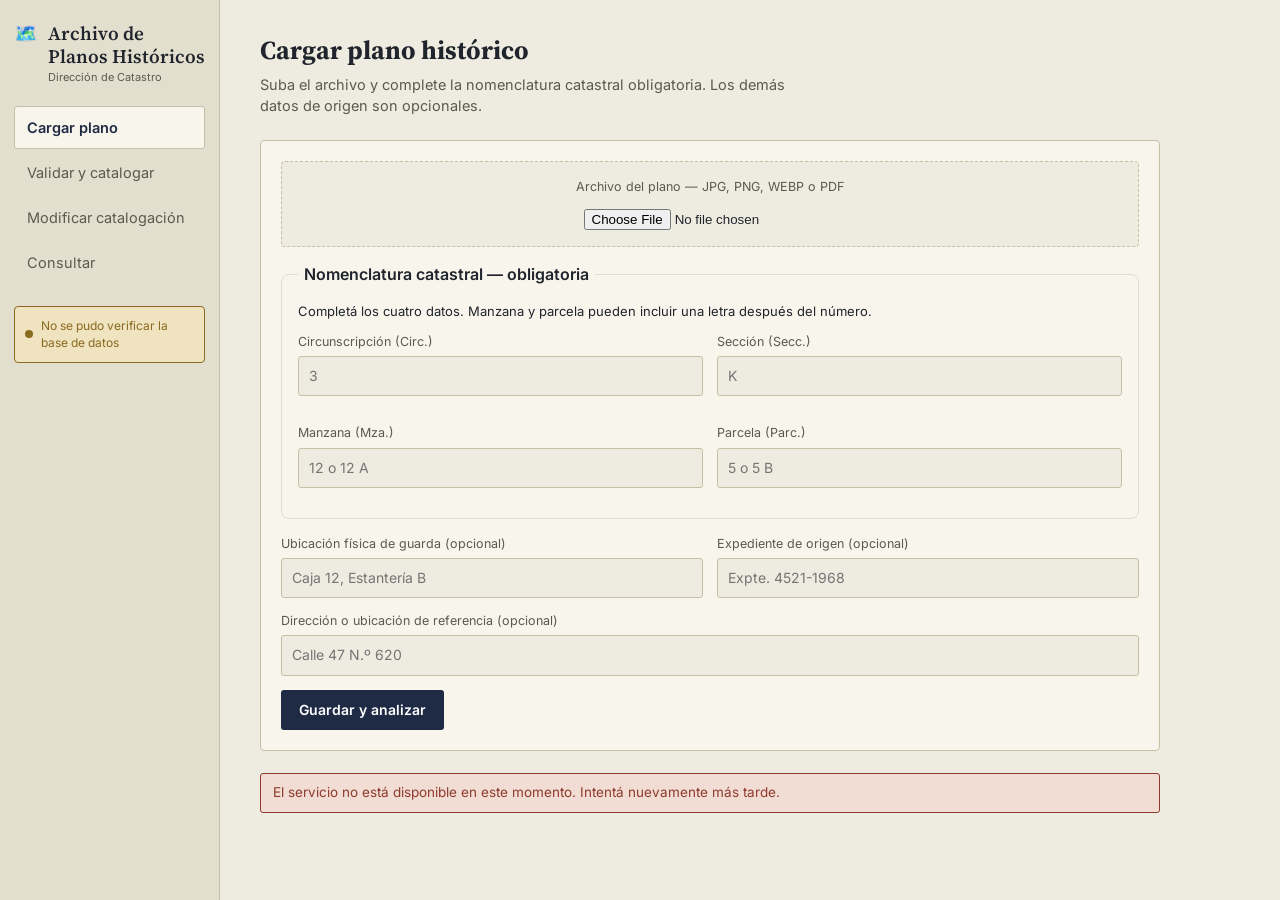
==== front/Archivo_de_Planos_Históricos.html @ 6a68b1db "restringir a solo 1 plano a la vez y guardar cada corrida de la ia en mongo desde /planos" ====
<!DOCTYPE html>
<html lang="es">
<head>
<meta charset="UTF-8">
<meta name="viewport" content="width=device-width, initial-scale=1, viewport-fit=cover">
<title>Archivo de Planos Históricos</title>
<link rel="preconnect" href="https://fonts.googleapis.com">
<link href="https://fonts.googleapis.com/css2?family=Source+Serif+4:opsz,wght@8..60,400;8..60,600;8..60,700&family=Inter:wght@400;500;600;700&display=swap" rel="stylesheet">
<link rel="stylesheet" href="styles.css">
</head>
<body>
<div class="app">
  <aside class="nav">
    <div class="brand">🗺️<span>Archivo de<br>Planos Históricos<small>Dirección de Catastro</small></span></div>
    <nav class="tabs">
      <button class="tab active" data-tab="cargar">Cargar plano</button>
      <button class="tab" data-tab="validar">Validar y catalogar</button>
      <button class="tab" data-tab="modificar">Modificar catalogación</button>
      <button class="tab" data-tab="consultar">Consultar</button>
    </nav>
    <div id="database-status" class="database-status" data-state="checking" role="status" aria-live="polite" aria-atomic="true">
      <span class="database-status-dot" aria-hidden="true"></span>
      <span id="database-status-text">Verificando base de datos…</span>
    </div>
  </aside>
  <main>

    <section id="view-cargar" class="view active">
      <h1>Cargar plano histórico</h1>
      <p class="lede">Suba el archivo y complete la nomenclatura catastral obligatoria. Los demás datos de origen son opcionales.</p>
      <div class="card">
        <form id="form-cargar">
          <div class="filebox">
            <label for="f-archivo">Archivo del plano — JPG, PNG, WEBP o PDF</label>
            <input type="file" id="f-archivo" accept=".jpg,.jpeg,.png,.webp,.pdf,image/jpeg,image/png,image/webp,application/pdf">
          </div>
          <div id="cargar-msgs" role="status" aria-live="polite"></div>
          <div id="cargar-nomenclatura"></div>
          <div class="grid2" style="margin-top:16px">
            <div class="field"><label>Ubicación física de guarda <span class="optional">(opcional)</span></label><input type="text" id="f-ubic" placeholder="Caja 12, Estantería B"></div>
            <div class="field"><label>Expediente de origen <span class="optional">(opcional)</span></label><input type="text" id="f-exp" placeholder="Expte. 4521-1968"></div>
          </div>
          <div class="field"><label>Dirección o ubicación de referencia <span class="optional">(opcional)</span></label><input type="text" id="f-dir" placeholder="Calle 47 N.º 620"></div>
          <button class="primary" id="btn-cargar" type="submit">Guardar y analizar</button>
        </form>
      </div>
      <div id="cargar-recientes" style="margin-top:22px"></div>
    </section>

    <section id="view-validar" class="view">
      <h1>Validar y catalogar</h1>
      <p class="lede">Revise la nomenclatura y los datos leídos automáticamente. Corríjalos si hace falta antes de catalogar.</p>
      <div class="split">
        <div><div id="validar-lista" class="list"></div></div>
        <div id="validar-detalle"><div class="empty">Elija un plano pendiente de la lista para revisarlo.</div></div>
      </div>
    </section>

    <section id="view-modificar" class="view">
      <h1>Modificar catalogación</h1>
      <p class="lede">Corrija los datos de un plano ya validado. Toda modificación requiere un motivo.</p>
      <div class="split">
        <div><div id="modificar-lista" class="list"></div></div>
        <div id="modificar-detalle"><div class="empty">Elija un plano catalogado para modificarlo.</div></div>
      </div>
      <div id="m-modal-comparacion" class="modal-backdrop" style="display:none;" role="dialog" aria-modal="true" aria-labelledby="m-modal-title"></div>
    </section>

    <section id="view-consultar" class="view">
      <h1>Consultar planos históricos</h1>
      <p class="lede">Busque por la nomenclatura catastral completa: Circ., Secc., Mza. y Parc.</p>
      <form id="form-consultar" class="card">
        <div id="consultar-nomenclatura"></div>
        <button class="primary" id="c-buscar" type="submit">Buscar plano</button>
      </form>
      <div class="split">
        <div><div id="consultar-lista" class="list"></div></div>
        <div id="consultar-detalle"><div class="empty">Los resultados de su búsqueda aparecerán acá.</div></div>
      </div>
    </section>

  </main>
</div>

  <!-- Módulos de lógica por caso de uso -->
  <script src="js/state.js"></script>
  <script src="js/nomenclatura.js"></script>
  <script src="js/cu-cargar.js"></script>
  <script src="js/cu-validar.js"></script>
  <script src="js/cu-modificar.js"></script>
  <script src="js/cu-consultar.js"></script>
  <!-- Orquestador principal de la aplicación -->
  <script src="js/database-status.js"></script>
  <script src="app.js"></script>
</body>
</html>
---- front/styles.css ----
/* ==========================================================================
   Archivo de Planos Históricos - Hoja de Estilos Principal
   ========================================================================== */

:root {
  --paper: #EEEBE0;
  --paper-2: #E3DFCF;
  --card: #F7F5EC;
  --ink: #20242C;
  --ink-soft: #5B5A4E;
  --border: #C7BFA3;
  --navy: #1F2A44;
  --navy-2: #2C3A5E;
  --brick: #8F3A2C;
  --brick-soft: #F1DDD4;
  --ok: #3F6B47;
  --ok-soft: #DCE7DA;
  --amber: #8A6A1F;
  --amber-soft: #EFE3C0;
  --font-serif: 'Source Serif 4', Georgia, serif;
  --font-sans: 'Inter', -apple-system, Segoe UI, sans-serif;
  padding-top: env(safe-area-inset-top, 0px);
  padding-bottom: env(safe-area-inset-bottom, 0px);
  box-sizing: border-box;
}

@media (prefers-color-scheme: dark) {
  :root:not([data-theme="light"]) {
    --paper: #1B1B18;
    --paper-2: #242320;
    --card: #232220;
    --ink: #EDEAE0;
    --ink-soft: #B3AD9B;
    --border: #4A473C;
    --navy: #8FA4D4;
    --navy-2: #A9BBE0;
    --brick: #E2897A;
    --brick-soft: #3A241E;
    --ok: #8FC79A;
    --ok-soft: #20301F;
    --amber: #E0BE72;
    --amber-soft: #33290F;
  }
}

:root[data-theme="dark"] {
  --paper: #1B1B18;
  --paper-2: #242320;
  --card: #232220;
  --ink: #EDEAE0;
  --ink-soft: #B3AD9B;
  --border: #4A473C;
  --navy: #8FA4D4;
  --navy-2: #A9BBE0;
  --brick: #E2897A;
  --brick-soft: #3A241E;
  --ok: #8FC79A;
  --ok-soft: #20301F;
  --amber: #E0BE72;
  --amber-soft: #33290F;
}

* {
  box-sizing: border-box;
}

html {
  scroll-padding-top: env(safe-area-inset-top, 0px);
}

body {
  margin: 0;
  background: var(--paper);
  color: var(--ink);
  font-family: var(--font-sans);
  line-height: 1.45;
}

/* ==========================================================================
   Layout Principal
   ========================================================================== */

.app {
  display: flex;
  min-height: 100vh;
}

.nav {
  width: 220px;
  flex: none;
  background: var(--paper-2);
  border-right: 1px solid var(--border);
  padding: 22px 14px;
  display: flex;
  flex-direction: column;
  gap: 22px;
}

.brand {
  font-family: var(--font-serif);
  font-size: 19px;
  font-weight: 600;
  display: flex;
  gap: 10px;
  align-items: flex-start;
  line-height: 1.2;
}

.brand span {
  display: block;
}

.brand small {
  display: block;
  font-family: var(--font-sans);
  font-weight: 400;
  font-size: 11px;
  color: var(--ink-soft);
  margin-top: 3px;
}

nav.tabs {
  display: flex;
  flex-direction: column;
  gap: 2px;
}

.tab {
  text-align: left;
  background: transparent;
  border: 1px solid transparent;
  border-radius: 3px;
  padding: 10px 12px;
  font: inherit;
  font-size: 14.5px;
  color: var(--ink-soft);
  cursor: pointer;
  font-family: var(--font-sans);
  transition: background 0.15s ease, color 0.15s ease;
}

.tab:hover {
  color: var(--ink);
}

.tab.active {
  background: var(--card);
  border-color: var(--border);
  color: var(--navy);
  font-weight: 600;
}

main {
  flex: 1;
  padding: 32px 40px;
  max-width: 980px;
}

.view {
  display: none;
}

.view.active {
  display: block;
}

h1 {
  font-family: var(--font-serif);
  font-size: 26px;
  margin: 0 0 4px;
}

.lede {
  color: var(--ink-soft);
  margin: 0 0 24px;
  max-width: 60ch;
  font-size: 14.5px;
}

/* ==========================================================================
   Componentes y Formularios
   ========================================================================== */

.card {
  background: var(--card);
  border: 1px solid var(--border);
  border-radius: 4px;
  padding: 20px;
}

.grid2 {
  display: grid;
  grid-template-columns: 1fr 1fr;
  gap: 14px;
}

label {
  display: block;
  font-size: 12.5px;
  color: var(--ink-soft);
  margin: 0 0 5px;
}

input[type=text],
input[type=search],
textarea {
  width: 100%;
  padding: 9px 10px;
  border: 1px solid var(--border);
  border-radius: 3px;
  background: var(--paper);
  color: var(--ink);
  font: inherit;
  font-size: 14px;
}

input:focus,
textarea:focus,
button:focus,
.row:focus-visible {
  outline: 2px solid var(--navy);
  outline-offset: 1px;
}

.field {
  margin-bottom: 14px;
}

.optional {
  color: var(--ink-soft);
  font-weight: 400;
}

.filebox {
  border: 1px dashed var(--border);
  border-radius: 4px;
  padding: 16px;
  text-align: center;
  background: var(--paper);
}

.filebox input {
  margin-top: 8px;
}

/* ==========================================================================
   Botones
   ========================================================================== */

button.primary {
  background: var(--navy);
  color: #fff;
  border: none;
  border-radius: 3px;
  padding: 10px 18px;
  font: inherit;
  font-size: 14px;
  font-weight: 600;
  cursor: pointer;
  transition: background 0.15s ease;
}

button.primary:hover {
  background: var(--navy-2);
}

button.ghost {
  background: transparent;
  border: 1px solid var(--border);
  color: var(--ink);
  border-radius: 3px;
  padding: 9px 16px;
  font: inherit;
  font-size: 14px;
  cursor: pointer;
  transition: border-color 0.15s ease;
}

button.ghost:hover {
  border-color: var(--navy);
}

/* ==========================================================================
   Alertas y Mensajes
   ========================================================================== */

.error {
  background: var(--brick-soft);
  color: var(--brick);
  border: 1px solid var(--brick);
  border-radius: 3px;
  padding: 9px 12px;
  font-size: 13.5px;
  margin: 12px 0;
}

.hint {
  background: var(--amber-soft);
  color: var(--amber);
  border: 1px solid var(--amber);
  border-radius: 3px;
  padding: 9px 12px;
  font-size: 13.5px;
  margin: 12px 0;
}

.confirm {
  background: var(--ok-soft);
  color: var(--ok);
  border: 1px solid var(--ok);
  border-radius: 3px;
  padding: 9px 12px;
  font-size: 13.5px;
  margin: 12px 0;
}

/* ==========================================================================
   Badges e Indicadores
   ========================================================================== */

.database-status {
  display: flex;
  align-items: center;
  gap: 8px;
  padding: 10px;
  border: 1px solid currentColor;
  border-radius: 4px;
  font-size: 12px;
  color: var(--amber);
  background: var(--amber-soft);
}

.database-status[data-state="connected"] {
  color: var(--ok);
  background: var(--ok-soft);
}

.database-status[data-state="disconnected"] {
  color: var(--brick);
  background: var(--brick-soft);
}

.database-status-dot {
  width: 8px;
  height: 8px;
  flex: none;
  border-radius: 50%;
  background: currentColor;
}

.badge {
  display: inline-block;
  font-size: 11.5px;
  padding: 2px 8px;
  border-radius: 20px;
  font-weight: 600;
}

.badge.pendiente {
  background: var(--amber-soft);
  color: var(--amber);
}

.badge.validado {
  background: var(--ok-soft);
  color: var(--ok);
}

.badge.sin_ubicacion {
  background: var(--brick-soft);
  color: var(--brick);
}

.badge.ia-error {
  background: var(--brick-soft);
  color: var(--brick);
}

.pulse {
  display: inline-block;
  width: 7px;
  height: 7px;
  border-radius: 50%;
  background: var(--amber);
  margin-right: 6px;
  animation: pulse 1.1s infinite;
}

@keyframes pulse {
  0%, 100% { opacity: 0.35; }
  50% { opacity: 1; }
}

/* ==========================================================================
   Vistas de Dos Columnas (Split) y Listados
   ========================================================================== */

.split {
  display: grid;
  grid-template-columns: 260px minmax(0, 1fr);
  gap: 20px;
  align-items: start;
}

.split > * {
  min-width: 0;
}

.list {
  display: flex;
  flex-direction: column;
  gap: 6px;
  max-height: 520px;
  overflow-y: auto;
}

.row {
  min-width: 0;
  flex-shrink: 0;
  overflow-wrap: anywhere;
  text-align: left;
  width: 100%;
  background: var(--card);
  border: 1px solid var(--border);
  border-radius: 3px;
  padding: 10px 12px;
  cursor: pointer;
  font: inherit;
  color: var(--ink);
  transition: border-color 0.15s ease, background 0.15s ease;
}

.row:hover {
  border-color: var(--navy);
}

.row.sel {
  border-color: var(--navy);
  background: var(--paper-2);
}

.row .t {
  font-weight: 600;
  font-size: 13.5px;
}

.row .s {
  font-size: 12px;
  color: var(--ink-soft);
  margin-top: 2px;
}

.empty {
  color: var(--ink-soft);
  font-size: 14px;
  padding: 14px;
  border: 1px dashed var(--border);
  border-radius: 4px;
}

.thumb {
  width: 100%;
  max-width: 320px;
  border: 1px solid var(--border);
  border-radius: 3px;
  display: block;
  margin-bottom: 14px;
}

.doclink {
  max-width: 100%;
  overflow-wrap: anywhere;
  display: inline-block;
  margin-bottom: 14px;
  font-size: 13.5px;
  color: var(--navy);
  border: 1px solid var(--border);
  border-radius: 3px;
  padding: 8px 12px;
  text-decoration: none;
}

.doclink:hover {
  text-decoration: underline;
}

textarea[readonly] {
  background: var(--paper-2);
  color: var(--ink-soft);
  resize: vertical;
}

.hist {
  margin-top: 18px;
  border-top: 1px solid var(--border);
  padding-top: 12px;
}

.hist h3 {
  font-size: 13px;
  color: var(--ink-soft);
  margin: 0 0 8px;
  font-weight: 600;
}

.hist li {
  font-size: 13px;
  margin-bottom: 6px;
}

.searchbar {
  display: flex;
  gap: 8px;
  margin-bottom: 18px;
}

.searchbar input {
  flex: 1;
}

.actions,
.det-actions {
  display: flex;
  gap: 10px;
  margin-top: 16px;
}

/* ==========================================================================
   Responsive Design
   ========================================================================== */

@media (max-width: 760px) {
  .app {
    flex-direction: column;
  }
  .nav {
    width: 100%;
    flex-direction: row;
    align-items: center;
    gap: 14px;
    padding: 14px 16px;
    overflow-x: auto;
  }
  nav.tabs {
    flex-direction: row;
  }
  main {
    padding: 22px 18px;
  }
  .split {
    grid-template-columns: 1fr;
  }
  .grid2 {
    grid-template-columns: 1fr;
  }
}

/* ==========================================================================
   Pantalla de inicio (selector de módulo) — agregado, no reemplaza nada
   de lo anterior.
   ========================================================================== */

.landing {
  min-height: 100vh;
  display: flex;
  align-items: center;
  justify-content: center;
  padding: 40px 20px;
}

.landing-inner {
  max-width: 860px;
  width: 100%;
  text-align: center;
}

.landing-brand {
  font-family: var(--font-serif);
  font-size: 22px;
  font-weight: 600;
  letter-spacing: 2px;
  color: var(--navy);
  margin-bottom: 6px;
}

.landing-brand-sub {
  color: var(--ink-soft);
  font-size: 13.5px;
  margin-bottom: 40px;
}

.landing h1 {
  margin-bottom: 6px;
}

.landing .lede {
  margin: 0 auto 34px;
}

.module-grid {
  display: grid;
  grid-template-columns: 1fr 1fr;
  gap: 20px;
  text-align: left;
}

.module-card {
  background: var(--card);
  border: 1px solid var(--border);
  border-radius: 6px;
  padding: 26px 24px;
  display: flex;
  flex-direction: column;
  gap: 10px;
  text-decoration: none;
  color: var(--ink);
  transition: border-color 0.15s ease, transform 0.15s ease;
}

.module-card:hover {
  border-color: var(--navy);
  transform: translateY(-2px);
}

.module-card .icon {
  font-size: 28px;
  line-height: 1;
}

.module-card h2 {
  font-size: 20px;
  margin: 0;
}

.module-card p {
  color: var(--ink-soft);
  font-size: 13.5px;
  margin: 0;
  flex: 1;
}

.module-card .enter {
  font-size: 13px;
  font-weight: 600;
  color: var(--navy);
  margin-top: 4px;
}

.module-card.pending .enter {
  color: var(--ink-soft);
}

.tag-soon {
  display: inline-block;
  font-size: 11px;
  font-weight: 600;
  padding: 2px 8px;
  border-radius: 20px;
  background: var(--amber-soft);
  color: var(--amber);
  align-self: flex-start;
}

@media (max-width: 640px) {
  .module-grid {
    grid-template-columns: 1fr;
  }
}

.nomenclatura { border: 1px solid var(--line, #ddd); border-radius: 8px; padding: 16px; margin: 16px 0; min-width: 0; }
.nomenclatura legend { font-weight: 600; padding: 0 6px; }
.nomenclatura p { font-size: 13px; margin: 0 0 12px; }
button.danger { background: #a92323; color: #fff; border: 1px solid #a92323; }
button.danger:disabled { opacity: .55; cursor: wait; }

/* Modal de comparación Antes y Después */
.modal-backdrop {
  position: fixed;
  inset: 0;
  background: rgba(0, 0, 0, 0.55);
  display: flex;
  align-items: center;
  justify-content: center;
  z-index: 1000;
  padding: 16px;
  backdrop-filter: blur(2px);
}
.modal-card {
  background: var(--card);
  border: 1px solid var(--border);
  border-radius: 8px;
  width: 100%;
  max-width: 820px;
  max-height: 90vh;
  display: flex;
  flex-direction: column;
  box-shadow: 0 10px 30px rgba(0, 0, 0, 0.3);
}
.modal-header {
  display: flex;
  justify-content: space-between;
  align-items: center;
  padding: 16px 20px;
  border-bottom: 1px solid var(--border);
}
.modal-header h2 {
  margin: 0;
  font-size: 18px;
  font-family: var(--font-serif);
}
.modal-close {
  background: transparent;
  border: none;
  font-size: 20px;
  cursor: pointer;
  color: var(--ink-soft);
  padding: 4px 8px;
  border-radius: 4px;
}
.modal-close:hover {
  background: var(--paper-2);
  color: var(--ink);
}
.modal-body {
  padding: 20px;
  overflow-y: auto;
  font-size: 14px;
}
.modal-footer {
  display: flex;
  justify-content: flex-end;
  gap: 12px;
  padding: 16px 20px;
  border-top: 1px solid var(--border);
  background: var(--paper-2);
}
.diff-table {
  width: 100%;
  border-collapse: collapse;
  margin-top: 12px;
}
.diff-table th, .diff-table td {
  padding: 10px 12px;
  border: 1px solid var(--border);
  text-align: left;
  vertical-align: top;
}
.diff-table th {
  background: var(--paper-2);
  font-weight: 600;
  font-size: 13px;
}
.diff-table tr.diff-changed {
  background: rgba(63, 107, 71, 0.08);
}
.diff-tag-changed {
  display: inline-block;
  font-size: 11px;
  font-weight: 600;
  padding: 2px 6px;
  border-radius: 4px;
  background: var(--ok-soft);
  color: var(--ok);
}
.diff-tag-same {
  display: inline-block;
  font-size: 11px;
  color: var(--ink-soft);
}
.badge.limite {
  background: var(--ink-soft);
  color: #fff;
}
.banner-propuesta {
  background: var(--amber-soft);
  border: 1px solid var(--amber);
  border-radius: 6px;
  padding: 12px 16px;
  margin-bottom: 16px;
  display: flex;
  justify-content: space-between;
  align-items: center;
  gap: 12px;
  flex-wrap: wrap;
}
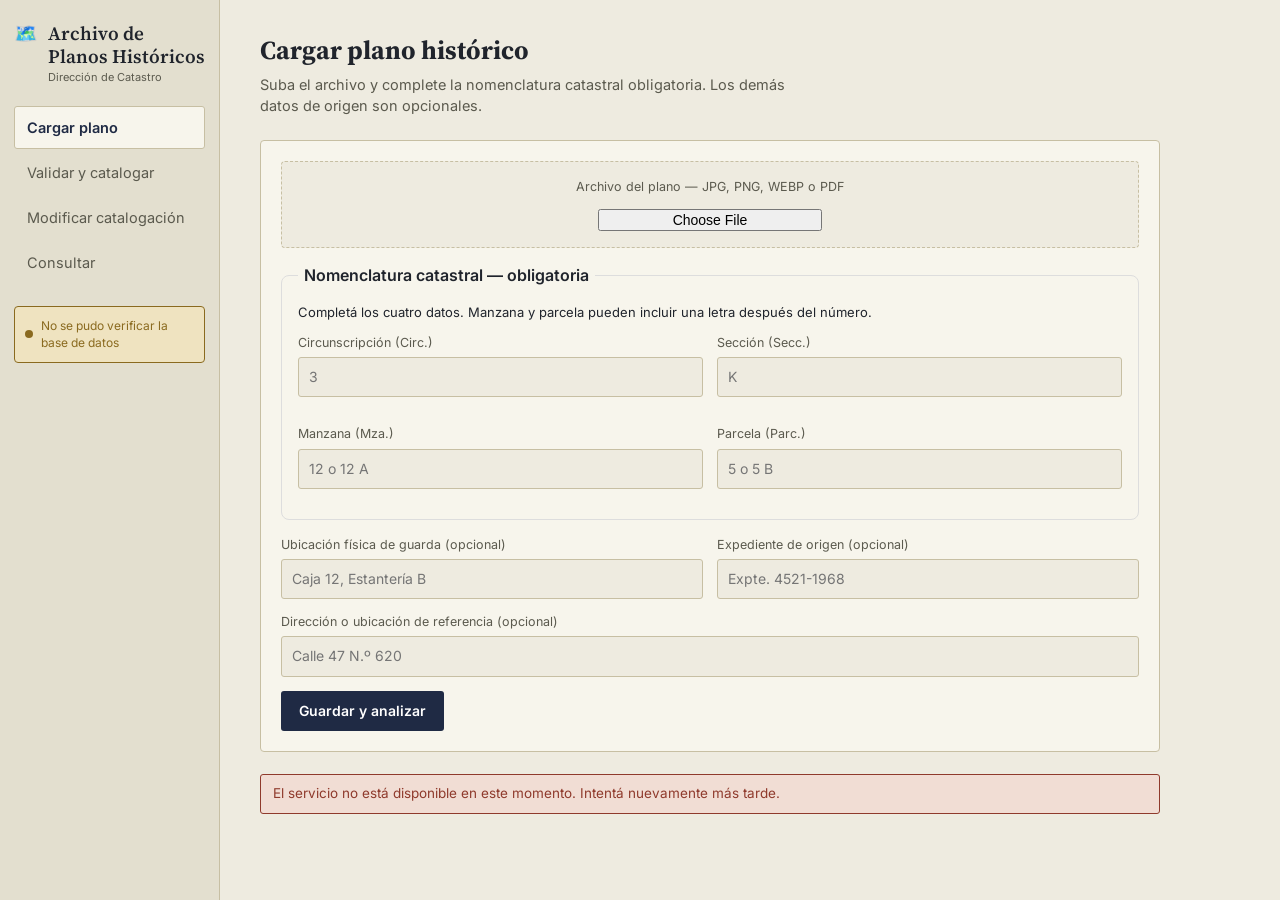
==== commit f495b86b: "Mejorar formularios, validaciones e historial de planos y agregar diagrama de clases" ====
--- a/front/Archivo_de_Planos_Históricos.html
+++ b/front/Archivo_de_Planos_Históricos.html
@@ -32,7 +32,7 @@
         <form id="form-cargar">
           <div class="filebox">
             <label for="f-archivo">Archivo del plano — JPG, PNG, WEBP o PDF</label>
-            <input type="file" id="f-archivo" accept=".jpg,.jpeg,.png,.webp,.pdf,image/jpeg,image/png,image/webp,application/pdf">
+            <input type="file" id="f-archivo" class="file-empty" accept=".jpg,.jpeg,.png,.webp,.pdf,image/jpeg,image/png,image/webp,application/pdf">
           </div>
           <div id="cargar-msgs" role="status" aria-live="polite"></div>
           <div id="cargar-nomenclatura"></div>
@@ -49,7 +49,7 @@
 
     <section id="view-validar" class="view">
       <h1>Validar y catalogar</h1>
-      <p class="lede">Revise la nomenclatura y los datos leídos automáticamente. Corríjalos si hace falta antes de catalogar.</p>
+      <p class="lede">Revise la nomenclatura y los datos del plano. Complete o corrija la información antes de catalogar.</p>
       <div class="split">
         <div><div id="validar-lista" class="list"></div></div>
         <div id="validar-detalle"><div class="empty">Elija un plano pendiente de la lista para revisarlo.</div></div>
@@ -58,7 +58,7 @@
 
     <section id="view-modificar" class="view">
       <h1>Modificar catalogación</h1>
-      <p class="lede">Corrija los datos de un plano ya validado. Toda modificación requiere un motivo.</p>
+      <p class="lede">Modifique los datos de un plano previamente validado.</p>
       <div class="split">
         <div><div id="modificar-lista" class="list"></div></div>
         <div id="modificar-detalle"><div class="empty">Elija un plano catalogado para modificarlo.</div></div>
--- a/front/styles.css
+++ b/front/styles.css
@@ -222,6 +222,27 @@
   outline-offset: 1px;
 }
 
+#v-texto_extraido,
+#m-texto_extraido,
+#m-motivo {
+  resize: none;
+  field-sizing: content;
+  line-height: 1.5;
+  overflow-y: auto;
+  overflow-wrap: anywhere;
+}
+
+#v-texto_extraido,
+#m-texto_extraido {
+  min-height: calc(1.5em + 20px);
+  max-height: calc(18em + 20px);
+}
+
+#m-motivo {
+  min-height: calc(4.5em + 20px);
+  max-height: calc(9em + 20px);
+}
+
 .field {
   margin-bottom: 14px;
 }
@@ -241,6 +262,23 @@
 
 .filebox input {
   margin-top: 8px;
+}
+
+.filebox input.file-empty {
+  color: transparent;
+  width: 224px;
+  font-size: 0;
+}
+
+.filebox input::file-selector-button {
+  color: #000;
+}
+
+.filebox input.file-empty::file-selector-button {
+  box-sizing: border-box;
+  width: 100%;
+  margin: 0;
+  font: 14px Arial, sans-serif;
 }
 
 /* ==========================================================================
@@ -285,6 +323,10 @@
    ========================================================================== */
 
 .error {
+  min-width: 0;
+  max-width: 100%;
+  white-space: normal;
+  overflow-wrap: anywhere;
   background: var(--brick-soft);
   color: var(--brick);
   border: 1px solid var(--brick);
@@ -734,6 +776,89 @@
   border-top: 1px solid var(--border);
   background: var(--paper-2);
 }
+.hist-scroll {
+  max-width: 100%;
+  margin-bottom: 16px;
+}
+
+.hist-table {
+  width: 100%;
+  table-layout: fixed;
+  border-collapse: collapse;
+  font-size: 13px;
+}
+
+.hist-table th,
+.hist-table td {
+  border: 1px solid var(--border);
+  padding: 8px;
+  text-align: left;
+  vertical-align: top;
+  overflow-wrap: anywhere;
+}
+
+.hist-table th {
+  background: var(--paper-2);
+  overflow-wrap: normal;
+  white-space: normal;
+}
+
+.hist-table th:nth-child(1) { width: 18%; }
+.hist-table th:nth-child(2) { width: 16%; }
+.hist-table th:nth-child(3) { width: 17%; }
+.hist-table th:nth-child(4) { width: 29%; }
+.hist-table th:nth-child(5) { width: 20%; }
+
+.hist-table td:nth-child(-n+2) {
+  white-space: normal;
+}
+
+.hist-table td:nth-child(n+3) {
+  white-space: normal;
+  overflow-wrap: anywhere;
+}
+
+.hist-table td.hist-detail {
+  white-space: normal;
+  background: var(--paper-2);
+}
+
+.hist-detail p {
+  margin: 6px 0 12px;
+}
+
+.hist-change {
+  padding: 10px 0;
+}
+
+.hist-change + .hist-change {
+  border-top: 1px solid var(--border);
+}
+
+.hist-values {
+  display: grid;
+  grid-template-columns: repeat(2, minmax(0, 1fr));
+  gap: 12px;
+  margin-top: 6px;
+}
+
+.hist-values > div {
+  min-width: 0;
+  overflow-wrap: anywhere;
+}
+
+.hist-values span {
+  color: var(--ink-soft);
+  font-size: 12px;
+}
+
+button.hist-toggle {
+  max-width: 100%;
+  padding: 5px 7px;
+  font-size: 12px;
+  white-space: normal;
+}
+
 .diff-table {
   width: 100%;
   border-collapse: collapse;
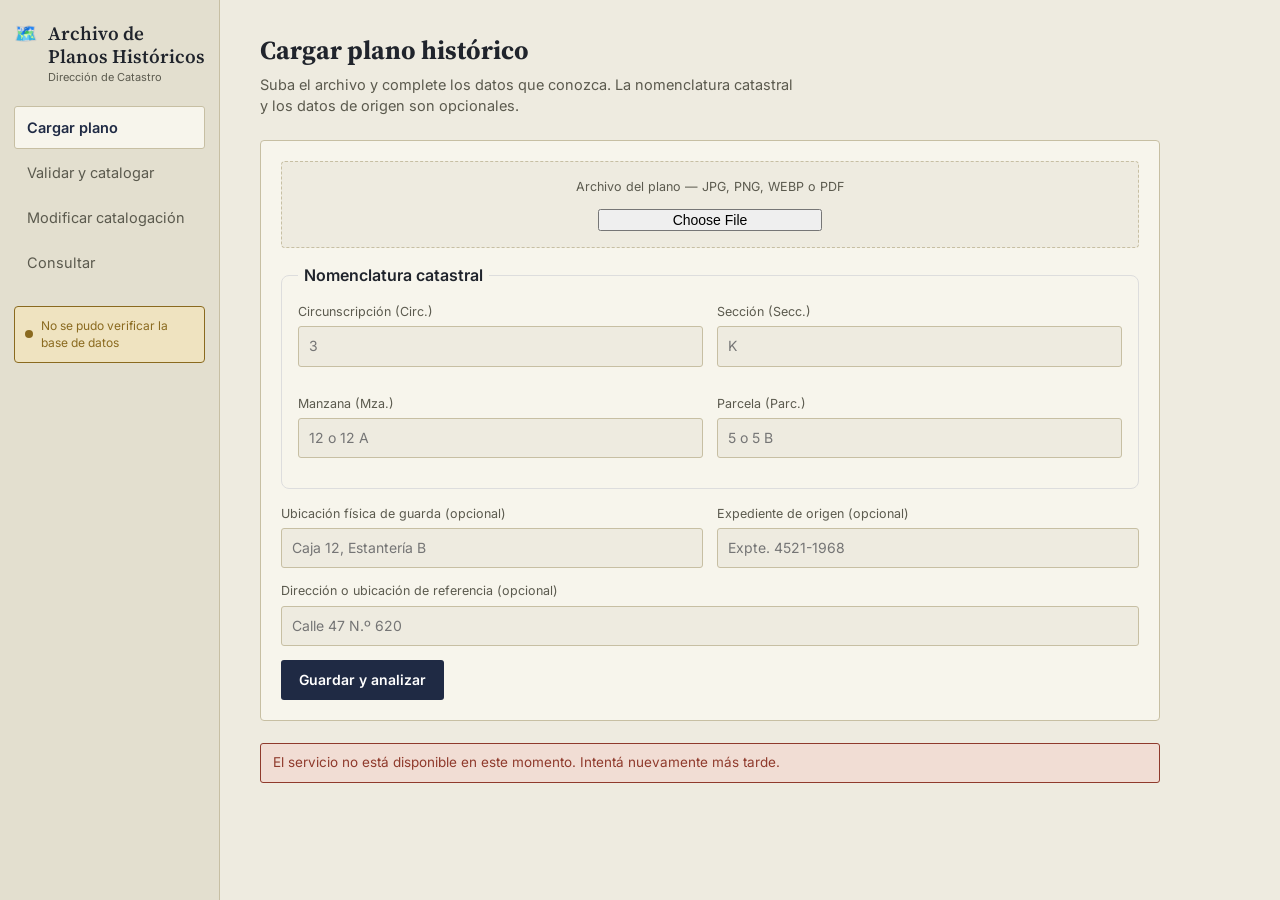
==== commit c9a02613: "modificacion datos nomenclatura" ====
--- a/front/Archivo_de_Planos_Históricos.html
+++ b/front/Archivo_de_Planos_Históricos.html
@@ -27,7 +27,7 @@
 
     <section id="view-cargar" class="view active">
       <h1>Cargar plano histórico</h1>
-      <p class="lede">Suba el archivo y complete la nomenclatura catastral obligatoria. Los demás datos de origen son opcionales.</p>
+      <p class="lede">Suba el archivo y complete los datos que conozca. La nomenclatura catastral y los datos de origen son opcionales.</p>
       <div class="card">
         <form id="form-cargar">
           <div class="filebox">
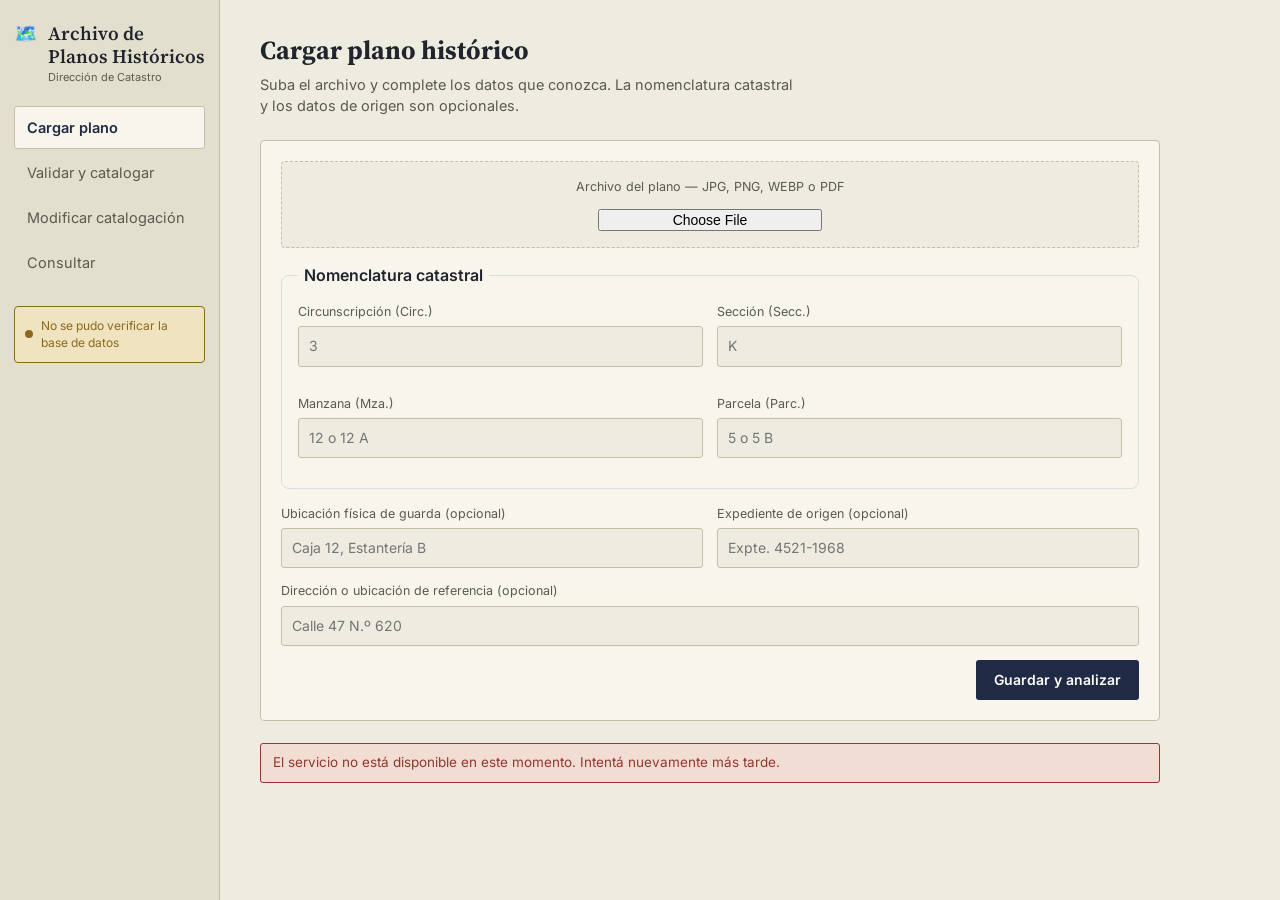
==== commit f72d4763: "arreglos varios (leer descripcion) tipos de datos ahora son coherentes, caja de texto motivo del cam" ====
--- a/front/Archivo_de_Planos_Históricos.html
+++ b/front/Archivo_de_Planos_Históricos.html
@@ -37,10 +37,10 @@
           <div id="cargar-msgs" role="status" aria-live="polite"></div>
           <div id="cargar-nomenclatura"></div>
           <div class="grid2" style="margin-top:16px">
-            <div class="field"><label>Ubicación física de guarda <span class="optional">(opcional)</span></label><input type="text" id="f-ubic" placeholder="Caja 12, Estantería B"></div>
-            <div class="field"><label>Expediente de origen <span class="optional">(opcional)</span></label><input type="text" id="f-exp" placeholder="Expte. 4521-1968"></div>
+            <div class="field"><label>Ubicación física de guarda <span class="optional">(opcional)</span></label><input type="text" id="f-ubic" maxlength="120" placeholder="Caja 12, Estantería B"></div>
+            <div class="field"><label>Expediente de origen <span class="optional">(opcional)</span></label><input type="text" id="f-exp" maxlength="64" placeholder="Expte. 4521-1968"></div>
           </div>
-          <div class="field"><label>Dirección o ubicación de referencia <span class="optional">(opcional)</span></label><input type="text" id="f-dir" placeholder="Calle 47 N.º 620"></div>
+          <div class="field"><label>Dirección o ubicación de referencia <span class="optional">(opcional)</span></label><input type="text" id="f-dir" maxlength="250" placeholder="Calle 47 N.º 620"></div>
           <button class="primary" id="btn-cargar" type="submit">Guardar y analizar</button>
         </form>
       </div>
@@ -68,14 +68,20 @@
 
     <section id="view-consultar" class="view">
       <h1>Consultar planos históricos</h1>
-      <p class="lede">Busque por la nomenclatura catastral completa: Circ., Secc., Mza. y Parc.</p>
+      <p class="lede">Busque por calle, número, expediente, año o nomenclatura catastral. Los resultados se actualizan mientras escribe.</p>
       <form id="form-consultar" class="card">
+        <div class="grid2">
+          <div class="field"><label for="c-calle">Calle</label><input type="search" id="c-calle" maxlength="150" placeholder="Ej.: San Martín o Calle 47"></div>
+          <div class="field"><label for="c-numero">Número</label><input type="search" id="c-numero" maxlength="15" placeholder="Ej.: 620" oninput="this.value = this.value.replace(/[^0-9a-zA-Z\s]/g, '');"></div>
+          <div class="field"><label for="c-expediente">Expediente</label><input type="search" id="c-expediente" maxlength="64" placeholder="Ej.: EXP-1936"></div>
+          <div class="field"><label for="c-anio">Año</label><input type="search" inputmode="numeric" id="c-anio" maxlength="4" placeholder="Ej.: 1936" onkeydown="if([\'-\',\'+\',\'e\',\'E\',\'.\',\'/\'].includes(event.key)) event.preventDefault();" oninput="this.value = this.value.replace(/[^0-9]/g, '').slice(0, 4);"></div>
+        </div>
         <div id="consultar-nomenclatura"></div>
-        <button class="primary" id="c-buscar" type="submit">Buscar plano</button>
+
       </form>
       <div class="split">
-        <div><div id="consultar-lista" class="list"></div></div>
-        <div id="consultar-detalle"><div class="empty">Los resultados de su búsqueda aparecerán acá.</div></div>
+        <div><div id="consultar-lista" class="list"></div><nav id="consultar-paginacion" class="pagination" aria-label="Páginas de planos"></nav></div>
+        <div id="consultar-detalle"><div class="empty">Seleccione un plano de la lista para ver sus datos.</div></div>
       </div>
     </section>
 
--- a/front/styles.css
+++ b/front/styles.css
@@ -223,24 +223,24 @@
 }
 
 #v-texto_extraido,
-#m-texto_extraido,
-#m-motivo {
+#m-texto_extraido {
   resize: none;
   field-sizing: content;
   line-height: 1.5;
   overflow-y: auto;
   overflow-wrap: anywhere;
-}
-
-#v-texto_extraido,
-#m-texto_extraido {
   min-height: calc(1.5em + 20px);
   max-height: calc(18em + 20px);
 }
 
 #m-motivo {
-  min-height: calc(4.5em + 20px);
-  max-height: calc(9em + 20px);
+  resize: none !important;
+  line-height: 1.5;
+  height: 84px;
+  min-height: 84px;
+  max-height: 84px;
+  overflow-y: auto;
+  overflow-wrap: anywhere;
 }
 
 .field {
@@ -456,6 +456,23 @@
   overflow-y: auto;
 }
 
+.pagination {
+  margin-top: 12px;
+  color: var(--ink-soft);
+  font-size: 12px;
+}
+
+.pagination-actions {
+  display: flex;
+  gap: 8px;
+  flex-wrap: wrap;
+}
+
+.pagination-actions button:disabled {
+  opacity: .5;
+  cursor: default;
+}
+
 .row {
   min-width: 0;
   flex-shrink: 0;
@@ -532,6 +549,14 @@
   resize: vertical;
 }
 
+.motivo-contador {
+  display: block;
+  text-align: right;
+  color: var(--ink-soft);
+  font-size: 12px;
+  margin-top: 4px;
+}
+
 .hist {
   margin-top: 18px;
   border-top: 1px solid var(--border);
@@ -563,8 +588,22 @@
 .actions,
 .det-actions {
   display: flex;
+  justify-content: flex-end;
   gap: 10px;
   margin-top: 16px;
+}
+
+.det-actions-plano {
+  justify-content: flex-start;
+  align-items: center;
+  flex-wrap: wrap;
+  gap: 10px;
+  margin-bottom: 16px;
+}
+
+#btn-cargar {
+  display: block;
+  margin-left: auto;
 }
 
 /* ==========================================================================
@@ -716,6 +755,17 @@
 button.danger:disabled { opacity: .55; cursor: wait; }
 
 /* Modal de comparación Antes y Después */
+.diff-select {
+  text-align: center;
+}
+
+.diff-select input[type="checkbox"] {
+  width: 18px;
+  height: 18px;
+  margin: 0;
+  cursor: pointer;
+}
+
 .modal-backdrop {
   position: fixed;
   inset: 0;
@@ -892,20 +942,53 @@
   font-size: 11px;
   color: var(--ink-soft);
 }
+.btn-limite,
 .badge.limite {
-  background: var(--ink-soft);
-  color: #fff;
+  display: inline-flex;
+  align-items: center;
+  justify-content: center;
+  gap: 8px;
+  height: 38px;
+  padding: 0 16px;
+  border-radius: 9999px;
+  font-family: var(--font-sans);
+  font-size: 13px;
+  font-weight: 600;
+  color: var(--ink-soft);
+  background: var(--paper-2);
+  border: 1px solid var(--border);
+  cursor: not-allowed;
+  opacity: 0.9;
+  user-select: none;
+  white-space: nowrap;
+}
+
+.btn-limite .limite-dot,
+.badge.limite .limite-dot {
+  width: 7px;
+  height: 7px;
+  border-radius: 50%;
+  background: var(--brick);
+  opacity: 0.85;
+  flex-shrink: 0;
 }
 .banner-propuesta {
   background: var(--amber-soft);
   border: 1px solid var(--amber);
   border-radius: 6px;
-  padding: 12px 16px;
-  margin-bottom: 16px;
+  padding: 8px 10px;
+  margin-bottom: 12px;
+  font-size: 12px;
+  line-height: 1.4;
   display: flex;
   justify-content: space-between;
   align-items: center;
-  gap: 12px;
+  gap: 8px;
   flex-wrap: wrap;
 }
 
+.banner-propuesta button {
+  font-size: 12px;
+  padding: 6px 10px;
+}
+
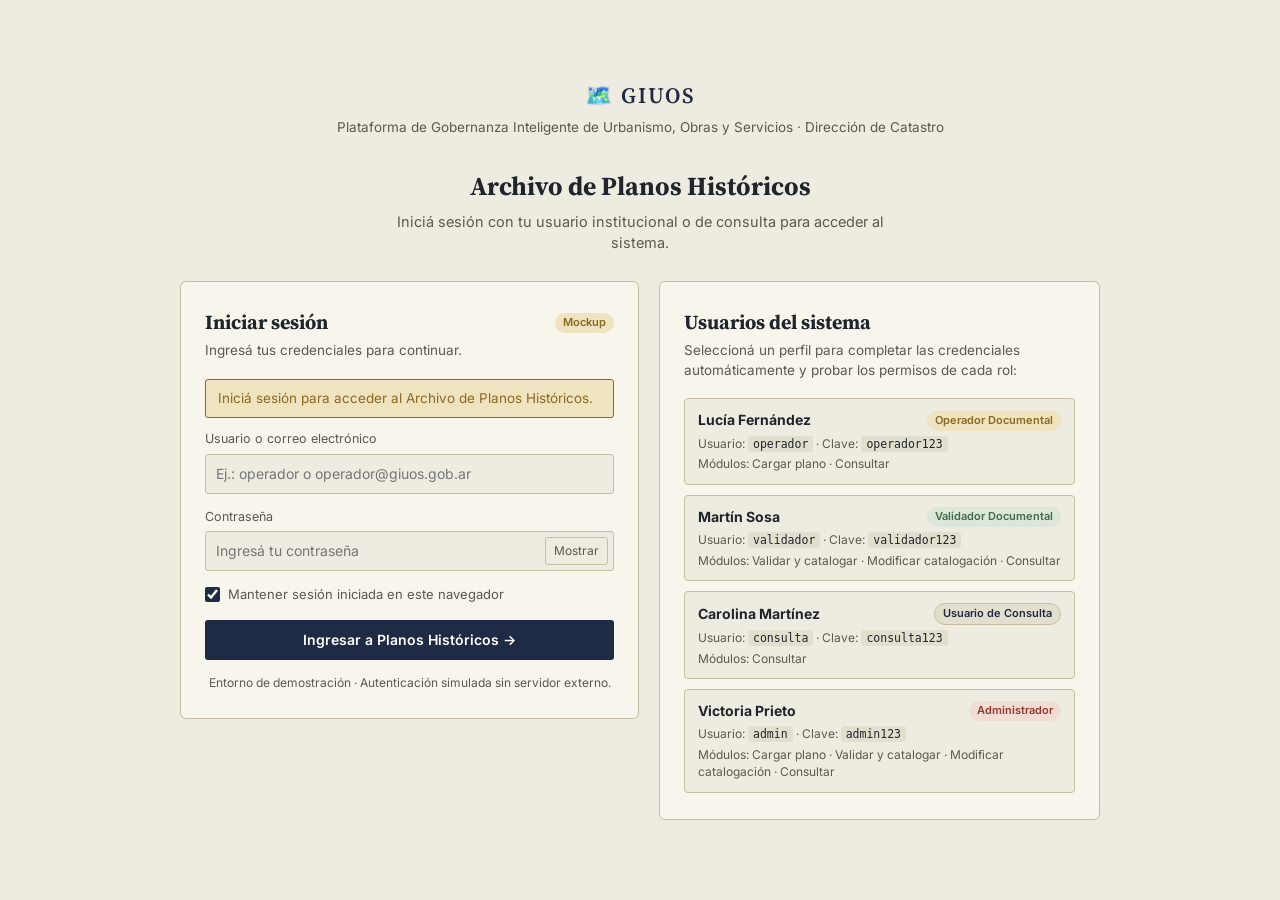
==== commit cd116d7c: "feat(auth): implement user authentication and role management with session handling - Added auth.js " ====
--- a/front/Archivo_de_Planos_Históricos.html
+++ b/front/Archivo_de_Planos_Históricos.html
@@ -8,7 +8,7 @@
 <link href="https://fonts.googleapis.com/css2?family=Source+Serif+4:opsz,wght@8..60,400;8..60,600;8..60,700&family=Inter:wght@400;500;600;700&display=swap" rel="stylesheet">
 <link rel="stylesheet" href="styles.css">
 </head>
-<body>
+<body class="auth-pending">
 <div class="app">
   <aside class="nav">
     <div class="brand">🗺️<span>Archivo de<br>Planos Históricos<small>Dirección de Catastro</small></span></div>
@@ -18,9 +18,12 @@
       <button class="tab" data-tab="modificar">Modificar catalogación</button>
       <button class="tab" data-tab="consultar">Consultar</button>
     </nav>
-    <div id="database-status" class="database-status" data-state="checking" role="status" aria-live="polite" aria-atomic="true">
-      <span class="database-status-dot" aria-hidden="true"></span>
-      <span id="database-status-text">Verificando base de datos…</span>
+    <div class="nav-footer">
+      <div id="user-session" class="user-session" aria-live="polite"></div>
+      <div id="database-status" class="database-status" data-state="checking" role="status" aria-live="polite" aria-atomic="true">
+        <span class="database-status-dot" aria-hidden="true"></span>
+        <span id="database-status-text">Verificando base de datos…</span>
+      </div>
     </div>
   </aside>
   <main>
@@ -89,6 +92,7 @@
 </div>
 
   <!-- Módulos de lógica por caso de uso -->
+  <script src="js/auth.js"></script>
   <script src="js/state.js"></script>
   <script src="js/nomenclatura.js"></script>
   <script src="js/cu-cargar.js"></script>
--- a/front/styles.css
+++ b/front/styles.css
@@ -76,6 +76,14 @@
   line-height: 1.45;
 }
 
+[hidden] {
+  display: none !important;
+}
+
+.auth-pending .app {
+  display: none;
+}
+
 /* ==========================================================================
    Layout Principal
    ========================================================================== */
@@ -202,6 +210,8 @@
 }
 
 input[type=text],
+input[type=password],
+input[type=email],
 input[type=search],
 textarea {
   width: 100%;
@@ -617,13 +627,14 @@
   .nav {
     width: 100%;
     flex-direction: row;
+    flex-wrap: wrap;
     align-items: center;
-    gap: 14px;
+    gap: 12px;
     padding: 14px 16px;
-    overflow-x: auto;
   }
   nav.tabs {
     flex-direction: row;
+    flex-wrap: wrap;
   }
   main {
     padding: 22px 18px;
@@ -637,8 +648,99 @@
 }
 
 /* ==========================================================================
-   Pantalla de inicio (selector de módulo) — agregado, no reemplaza nada
-   de lo anterior.
+   Barra lateral: sesión de usuario y pie de navegación
+   ========================================================================== */
+
+.nav-footer {
+  margin-top: auto;
+  display: flex;
+  flex-direction: column;
+  gap: 10px;
+}
+
+.user-session {
+  background: var(--card);
+  border: 1px solid var(--border);
+  border-radius: 4px;
+  padding: 11px 12px;
+  display: flex;
+  flex-direction: column;
+  gap: 9px;
+}
+
+.user-session-info {
+  display: flex;
+  align-items: center;
+  gap: 10px;
+  min-width: 0;
+}
+
+.user-avatar {
+  width: 32px;
+  height: 32px;
+  border-radius: 50%;
+  background: var(--navy);
+  color: var(--paper);
+  font-size: 12px;
+  font-weight: 700;
+  display: inline-flex;
+  align-items: center;
+  justify-content: center;
+  flex: none;
+  letter-spacing: 0.5px;
+}
+
+.user-meta {
+  min-width: 0;
+}
+
+.user-name {
+  font-size: 13px;
+  font-weight: 600;
+  color: var(--ink);
+  line-height: 1.25;
+  margin-bottom: 3px;
+  overflow-wrap: anywhere;
+}
+
+.user-logout {
+  width: 100%;
+  padding: 6px 10px;
+  font-size: 12.5px;
+}
+
+.role-badge {
+  display: inline-block;
+  font-size: 11px;
+  font-weight: 600;
+  padding: 2px 8px;
+  border-radius: 20px;
+  white-space: nowrap;
+}
+
+.role-operador {
+  background: var(--amber-soft);
+  color: var(--amber);
+}
+
+.role-validador {
+  background: var(--ok-soft);
+  color: var(--ok);
+}
+
+.role-consulta {
+  background: var(--paper-2);
+  color: var(--navy);
+  border: 1px solid var(--border);
+}
+
+.role-admin {
+  background: var(--brick-soft);
+  color: var(--brick);
+}
+
+/* ==========================================================================
+   Pantalla de inicio y mockup de login
    ========================================================================== */
 
 .landing {
@@ -650,7 +752,7 @@
 }
 
 .landing-inner {
-  max-width: 860px;
+  max-width: 920px;
   width: 100%;
   text-align: center;
 }
@@ -667,7 +769,7 @@
 .landing-brand-sub {
   color: var(--ink-soft);
   font-size: 13.5px;
-  margin-bottom: 40px;
+  margin-bottom: 30px;
 }
 
 .landing h1 {
@@ -675,63 +777,43 @@
 }
 
 .landing .lede {
-  margin: 0 auto 34px;
-}
-
-.module-grid {
+  margin: 0 auto 28px;
+}
+
+.login-grid {
   display: grid;
-  grid-template-columns: 1fr 1fr;
+  grid-template-columns: 1.02fr 0.98fr;
   gap: 20px;
   text-align: left;
-}
-
-.module-card {
-  background: var(--card);
-  border: 1px solid var(--border);
+  align-items: start;
+}
+
+.login-card,
+.demo-users-card {
+  padding: 26px 24px;
   border-radius: 6px;
-  padding: 26px 24px;
-  display: flex;
-  flex-direction: column;
+}
+
+.login-card-head {
+  display: flex;
+  align-items: center;
+  justify-content: space-between;
   gap: 10px;
-  text-decoration: none;
-  color: var(--ink);
-  transition: border-color 0.15s ease, transform 0.15s ease;
-}
-
-.module-card:hover {
-  border-color: var(--navy);
-  transform: translateY(-2px);
-}
-
-.module-card .icon {
-  font-size: 28px;
-  line-height: 1;
-}
-
-.module-card h2 {
+  margin-bottom: 4px;
+}
+
+.login-card h2,
+.demo-users-card h2 {
+  font-family: var(--font-serif);
   font-size: 20px;
   margin: 0;
 }
 
-.module-card p {
-  color: var(--ink-soft);
-  font-size: 13.5px;
-  margin: 0;
-  flex: 1;
-}
-
-.module-card .enter {
-  font-size: 13px;
-  font-weight: 600;
-  color: var(--navy);
-  margin-top: 4px;
-}
-
-.module-card.pending .enter {
-  color: var(--ink-soft);
-}
-
-.tag-soon {
+.demo-users-card h2 {
+  margin-bottom: 4px;
+}
+
+.badge-mockup {
   display: inline-block;
   font-size: 11px;
   font-weight: 600;
@@ -739,12 +821,208 @@
   border-radius: 20px;
   background: var(--amber-soft);
   color: var(--amber);
-  align-self: flex-start;
-}
-
-@media (max-width: 640px) {
-  .module-grid {
+}
+
+.login-sub {
+  color: var(--ink-soft);
+  font-size: 13.5px;
+  margin: 0 0 18px;
+}
+
+.password-wrap {
+  position: relative;
+  display: flex;
+  align-items: center;
+}
+
+.password-wrap input {
+  padding-right: 78px;
+}
+
+.password-toggle {
+  position: absolute;
+  right: 6px;
+  background: transparent;
+  border: 1px solid var(--border);
+  border-radius: 3px;
+  padding: 4px 8px;
+  font: inherit;
+  font-size: 12px;
+  color: var(--ink-soft);
+  cursor: pointer;
+}
+
+.password-toggle:hover {
+  color: var(--ink);
+  border-color: var(--navy);
+}
+
+.login-remember {
+  display: flex;
+  align-items: center;
+  gap: 8px;
+  font-size: 13px;
+  color: var(--ink-soft);
+  margin: 2px 0 16px;
+  cursor: pointer;
+}
+
+.login-remember input[type="checkbox"] {
+  width: 15px;
+  height: 15px;
+  margin: 0;
+  accent-color: var(--navy);
+}
+
+.login-submit {
+  width: 100%;
+  padding: 11px 18px;
+}
+
+.login-mockup-note {
+  margin: 14px 0 0;
+  font-size: 12px;
+  color: var(--ink-soft);
+  text-align: center;
+}
+
+.demo-users-list {
+  display: flex;
+  flex-direction: column;
+  gap: 10px;
+}
+
+.demo-user-btn {
+  width: 100%;
+  text-align: left;
+  background: var(--paper);
+  border: 1px solid var(--border);
+  border-radius: 4px;
+  padding: 11px 13px;
+  cursor: pointer;
+  font: inherit;
+  color: var(--ink);
+  transition: border-color 0.15s ease, background 0.15s ease, transform 0.12s ease;
+}
+
+.demo-user-btn:hover {
+  border-color: var(--navy);
+  transform: translateY(-1px);
+}
+
+.demo-user-btn.selected {
+  border-color: var(--navy);
+  background: var(--paper-2);
+  box-shadow: 0 0 0 1px var(--navy);
+}
+
+.demo-user-head {
+  display: flex;
+  flex-wrap: wrap;
+  align-items: center;
+  justify-content: space-between;
+  gap: 8px;
+  margin-bottom: 4px;
+}
+
+.demo-user-head strong {
+  font-size: 14px;
+}
+
+.demo-user-creds {
+  font-size: 12px;
+  color: var(--ink-soft);
+  margin-bottom: 3px;
+}
+
+.demo-user-creds code {
+  font-family: ui-monospace, SFMono-Regular, Menlo, monospace;
+  font-size: 11.5px;
+  background: var(--paper-2);
+  padding: 1px 5px;
+  border-radius: 3px;
+  color: var(--ink);
+}
+
+.demo-user-perms {
+  font-size: 12px;
+  color: var(--ink-soft);
+}
+
+.session-summary {
+  display: flex;
+  flex-direction: column;
+  gap: 14px;
+  padding-top: 4px;
+}
+
+.session-email {
+  font-size: 12.5px;
+  color: var(--ink-soft);
+  margin-bottom: 5px;
+}
+
+.session-perms {
+  margin: 0;
+  font-size: 13.5px;
+  color: var(--ink-soft);
+  background: var(--paper);
+  border: 1px solid var(--border);
+  border-radius: 4px;
+  padding: 10px 12px;
+}
+
+.session-actions {
+  display: flex;
+  flex-direction: column;
+  gap: 8px;
+}
+
+.btn-primary-link {
+  display: block;
+  text-align: center;
+  text-decoration: none;
+  background: var(--navy);
+  color: #fff;
+  border: none;
+  border-radius: 3px;
+  padding: 11px 18px;
+  font: inherit;
+  font-size: 14px;
+  font-weight: 600;
+  cursor: pointer;
+  transition: background 0.15s ease;
+}
+
+.btn-primary-link:hover {
+  background: var(--navy-2);
+}
+
+@media (max-width: 760px) {
+  .landing {
+    padding: 24px 16px;
+    align-items: flex-start;
+  }
+  .login-grid {
     grid-template-columns: 1fr;
+  }
+  .nav-footer {
+    margin-top: 0;
+    flex-direction: row;
+    flex-wrap: wrap;
+    align-items: center;
+    width: 100%;
+  }
+  .user-session {
+    flex-direction: row;
+    flex-wrap: wrap;
+    align-items: center;
+    justify-content: space-between;
+    flex: 1;
+    min-width: 220px;
+  }
+  .user-logout {
+    width: auto;
   }
 }
 
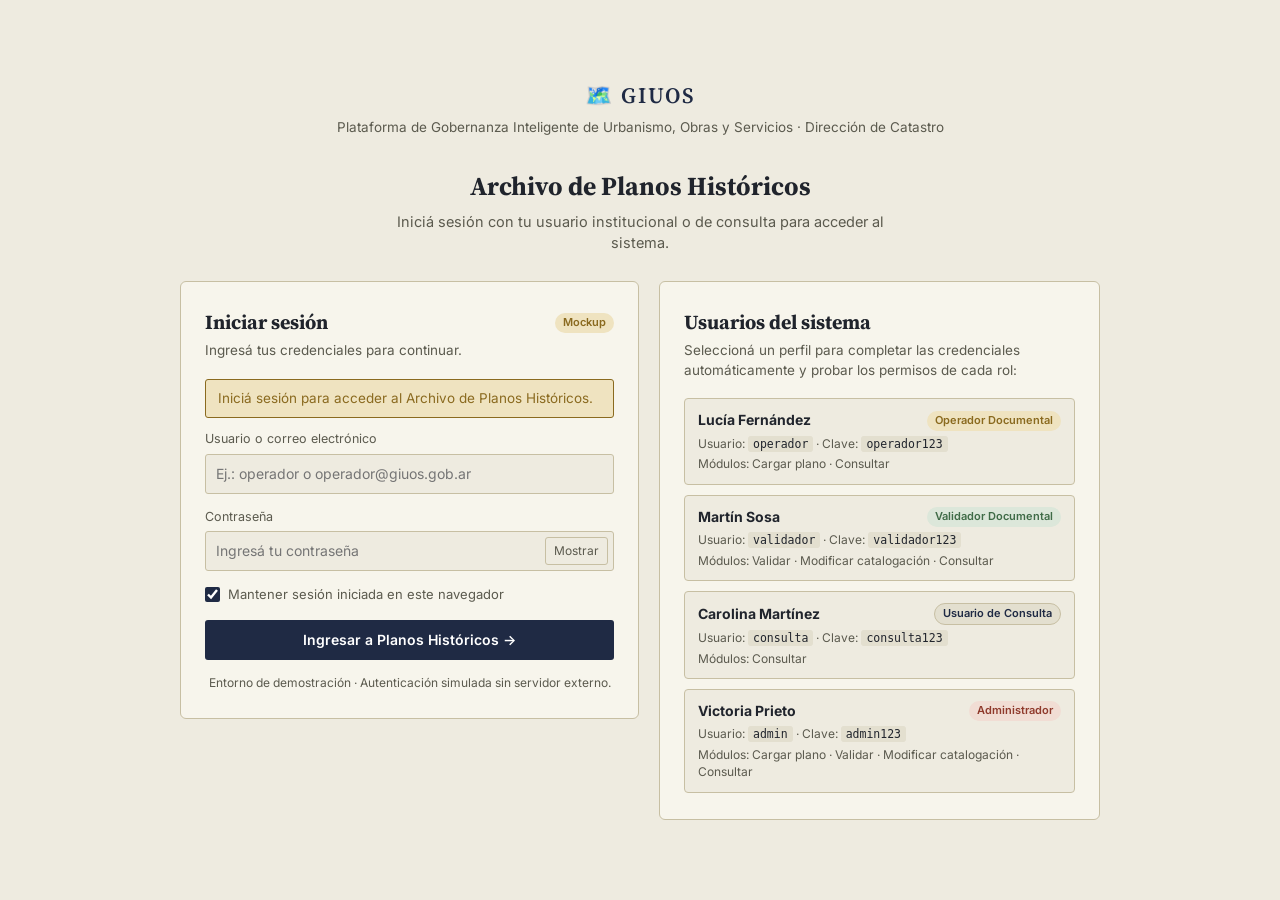
==== commit 777bae91: "feat: mejorar gestión de esquemas y tablas en la base de datos, actualizar interfaz de usuario y agr" ====
--- a/front/Archivo_de_Planos_Históricos.html
+++ b/front/Archivo_de_Planos_Históricos.html
@@ -14,7 +14,7 @@
     <div class="brand">🗺️<span>Archivo de<br>Planos Históricos<small>Dirección de Catastro</small></span></div>
     <nav class="tabs">
       <button class="tab active" data-tab="cargar">Cargar plano</button>
-      <button class="tab" data-tab="validar">Validar y catalogar</button>
+      <button class="tab" data-tab="validar">Validar</button>
       <button class="tab" data-tab="modificar">Modificar catalogación</button>
       <button class="tab" data-tab="consultar">Consultar</button>
     </nav>
--- a/front/styles.css
+++ b/front/styles.css
@@ -553,9 +553,13 @@
   text-decoration: underline;
 }
 
+input[readonly],
 textarea[readonly] {
   background: var(--paper-2);
   color: var(--ink-soft);
+}
+
+textarea[readonly] {
   resize: vertical;
 }
 
